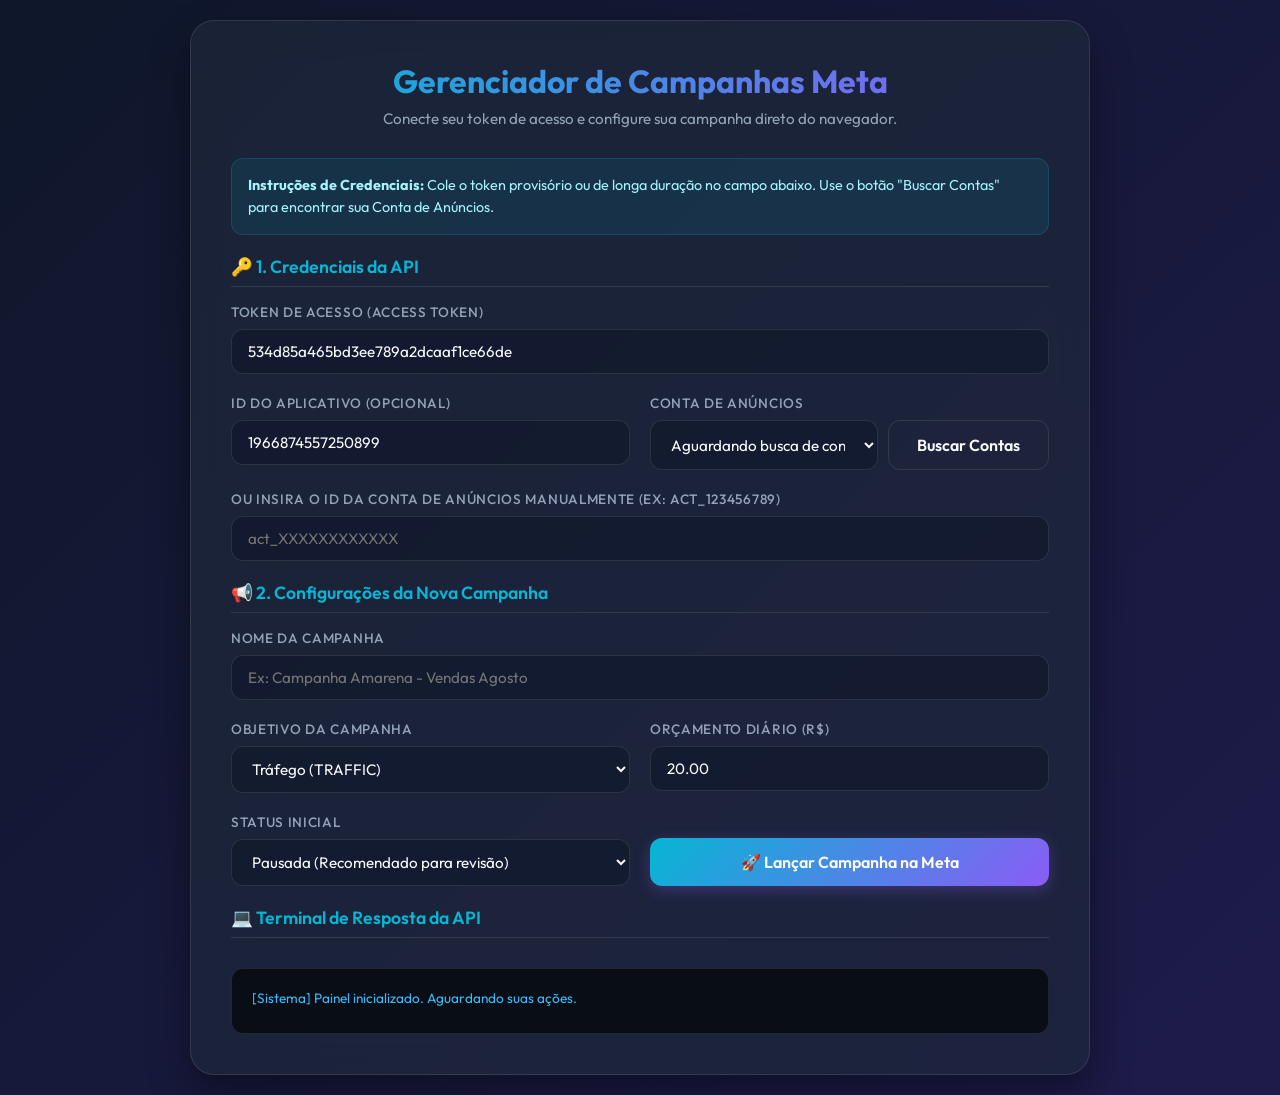
==== gerenciador_meta_local.html @ 8dfac241 "wq" ====
<!DOCTYPE html>
<html lang="pt-BR">
<head>
    <meta charset="UTF-8">
    <meta name="viewport" content="width=device-width, initial-scale=1.0">
    <title>Gerenciador de Campanhas Meta Ads</title>
    <link href="https://fonts.googleapis.com/css2?family=Outfit:wght@300;400;500;600;700&display=swap" rel="stylesheet">
    <style>
        :root {
            --bg-gradient: linear-gradient(135deg, #0f172a 0%, #1e1b4b 100%);
            --panel-bg: rgba(30, 41, 59, 0.7);
            --border-color: rgba(255, 255, 255, 0.1);
            --accent-primary: #06b6d4; /* Cyan */
            --accent-secondary: #8b5cf6; /* Violet */
            --text-primary: #f8fafc;
            --text-secondary: #94a3b8;
            --success: #10b981;
            --error: #ef4444;
        }

        * {
            box-sizing: border-box;
            margin: 0;
            padding: 0;
            font-family: 'Outfit', sans-serif;
        }

        body {
            background: var(--bg-gradient);
            color: var(--text-primary);
            min-height: 100vh;
            display: flex;
            justify-content: center;
            align-items: center;
            padding: 20px;
        }

        .container {
            width: 100%;
            max-width: 900px;
            background: var(--panel-bg);
            backdrop-filter: blur(16px);
            -webkit-backdrop-filter: blur(16px);
            border: 1px solid var(--border-color);
            border-radius: 24px;
            padding: 40px;
            box-shadow: 0 20px 40px rgba(0, 0, 0, 0.4);
        }

        header {
            text-align: center;
            margin-bottom: 30px;
        }

        header h1 {
            font-size: 2rem;
            font-weight: 700;
            background: linear-gradient(to right, var(--accent-primary), var(--accent-secondary));
            -webkit-background-clip: text;
            -webkit-text-fill-color: transparent;
            margin-bottom: 8px;
        }

        header p {
            color: var(--text-secondary);
            font-size: 0.95rem;
        }

        .section-title {
            font-size: 1.1rem;
            font-weight: 600;
            margin-bottom: 16px;
            color: var(--accent-primary);
            border-bottom: 1px solid var(--border-color);
            padding-bottom: 8px;
            display: flex;
            align-items: center;
            gap: 8px;
        }

        .form-group {
            margin-bottom: 20px;
        }

        label {
            display: block;
            font-size: 0.85rem;
            font-weight: 500;
            margin-bottom: 8px;
            color: var(--text-secondary);
            text-transform: uppercase;
            letter-spacing: 0.05em;
        }

        input[type="text"], select, textarea {
            width: 100%;
            padding: 12px 16px;
            background: rgba(15, 23, 42, 0.6);
            border: 1px solid var(--border-color);
            border-radius: 12px;
            color: var(--text-primary);
            font-size: 0.95rem;
            transition: all 0.3s ease;
        }

        input[type="text"]:focus, select:focus, textarea:focus {
            outline: none;
            border-color: var(--accent-primary);
            box-shadow: 0 0 0 3px rgba(6, 182, 212, 0.2);
        }

        .row {
            display: grid;
            grid-template-columns: 1fr 1fr;
            gap: 20px;
        }

        @media (max-width: 768px) {
            .row {
                grid-template-columns: 1fr;
            }
        }

        .btn {
            background: linear-gradient(135deg, var(--accent-primary) 0%, var(--accent-secondary) 100%);
            color: white;
            border: none;
            padding: 14px 28px;
            font-size: 1rem;
            font-weight: 600;
            border-radius: 12px;
            cursor: pointer;
            transition: all 0.3s ease;
            display: inline-flex;
            align-items: center;
            justify-content: center;
            gap: 10px;
            width: 100%;
            box-shadow: 0 4px 15px rgba(139, 92, 246, 0.3);
        }

        .btn:hover {
            transform: translateY(-2px);
            box-shadow: 0 6px 20px rgba(139, 92, 246, 0.5);
        }

        .btn:active {
            transform: translateY(0);
        }

        .btn-secondary {
            background: transparent;
            border: 1px solid var(--border-color);
            color: var(--text-primary);
            box-shadow: none;
        }

        .btn-secondary:hover {
            background: rgba(255, 255, 255, 0.05);
            box-shadow: none;
            border-color: var(--text-secondary);
        }

        .alert {
            padding: 16px;
            border-radius: 12px;
            margin-bottom: 20px;
            font-size: 0.9rem;
            line-height: 1.5;
            display: none;
        }

        .alert-info {
            background: rgba(6, 182, 212, 0.1);
            border: 1px solid rgba(6, 182, 212, 0.2);
            color: #a5f3fc;
            display: block;
        }

        .alert-error {
            background: rgba(239, 68, 68, 0.1);
            border: 1px solid rgba(239, 68, 68, 0.2);
            color: #fca5a5;
        }

        .alert-success {
            background: rgba(16, 185, 129, 0.1);
            border: 1px solid rgba(16, 185, 129, 0.2);
            color: #a7f3d0;
        }

        .console-panel {
            background: #090d16;
            border: 1px solid var(--border-color);
            border-radius: 12px;
            padding: 20px;
            margin-top: 30px;
            max-height: 250px;
            overflow-y: auto;
            font-family: monospace;
            font-size: 0.85rem;
            color: #38bdf8;
        }

        .console-log {
            margin-bottom: 6px;
            word-break: break-all;
        }

        .console-log.err {
            color: var(--error);
        }

        .console-log.ok {
            color: var(--success);
        }

        .flex-buttons {
            display: flex;
            gap: 15px;
            margin-top: 10px;
        }
    </style>
</head>
<body>
    <div class="container">
        <header>
            <h1>Gerenciador de Campanhas Meta</h1>
            <p>Conecte seu token de acesso e configure sua campanha direto do navegador.</p>
        </header>

        <div class="alert alert-info" id="infoBox">
            <strong>Instruções de Credenciais:</strong> Cole o token provisório ou de longa duração no campo abaixo. Use o botão "Buscar Contas" para encontrar sua Conta de Anúncios.
        </div>

        <div class="alert alert-error" id="errorBox"></div>
        <div class="alert alert-success" id="successBox"></div>

        <!-- CREDENCIAIS -->
        <div class="section-title">🔑 1. Credenciais da API</div>
        <div class="form-group">
            <label for="accessToken">Token de Acesso (Access Token)</label>
            <input type="text" id="accessToken" placeholder="Insira o token longo (começa com EAA...) ou o provisório fornecido" value="534d85a465bd3ee789a2dcaaf1ce66de">
        </div>

        <div class="row">
            <div class="form-group">
                <label for="appId">ID do Aplicativo (Opcional)</label>
                <input type="text" id="appId" value="1966874557250899">
            </div>
            <div class="form-group">
                <label for="adAccountSelect">Conta de Anúncios</label>
                <div style="display: flex; gap: 10px;">
                    <select id="adAccountSelect">
                        <option value="">Aguardando busca de contas...</option>
                    </select>
                    <button class="btn btn-secondary" id="btnFetchAccounts" style="width: auto; white-space: nowrap;">Buscar Contas</button>
                </div>
            </div>
        </div>

        <div class="form-group" id="manualAccountGroup">
            <label for="manualAccountId">Ou insira o ID da Conta de Anúncios Manualmente (Ex: act_123456789)</label>
            <input type="text" id="manualAccountId" placeholder="act_XXXXXXXXXXXX">
        </div>

        <!-- CONFIGURAÇÃO DA CAMPANHA -->
        <div class="section-title">📢 2. Configurações da Nova Campanha</div>
        <div class="form-group">
            <label for="campaignName">Nome da Campanha</label>
            <input type="text" id="campaignName" placeholder="Ex: Campanha Amarena - Vendas Agosto">
        </div>

        <div class="row">
            <div class="form-group">
                <label for="campaignObjective">Objetivo da Campanha</label>
                <select id="campaignObjective">
                    <option value="OUTCOME_TRAFFIC">Tráfego (TRAFFIC)</option>
                    <option value="OUTCOME_LEADS">Cadastros (LEADS)</option>
                    <option value="OUTCOME_SALES">Vendas (SALES)</option>
                    <option value="OUTCOME_ENGAGEMENT">Engajamento (ENGAGEMENT)</option>
                    <option value="OUTCOME_AWARENESS">Reconhecimento (AWARENESS)</option>
                </select>
            </div>
            <div class="form-group">
                <label for="campaignBudget">Orçamento Diário (R$)</label>
                <input type="text" id="campaignBudget" placeholder="Ex: 20.00" value="20.00">
            </div>
        </div>

        <div class="row">
            <div class="form-group">
                <label for="campaignStatus">Status Inicial</label>
                <select id="campaignStatus">
                    <option value="PAUSED">Pausada (Recomendado para revisão)</option>
                    <option value="ACTIVE">Ativa (Lançar direto)</option>
                </select>
            </div>
            <div class="form-group" style="display: flex; align-items: flex-end;">
                <button class="btn" id="btnLaunchCampaign">🚀 Lançar Campanha na Meta</button>
            </div>
        </div>

        <div class="section-title">💻 Terminal de Resposta da API</div>
        <div class="console-panel" id="consoleOutput">
            <div class="console-log">[Sistema] Painel inicializado. Aguardando suas ações.</div>
        </div>
    </div>

    <script>
        const btnFetchAccounts = document.getElementById('btnFetchAccounts');
        const btnLaunchCampaign = document.getElementById('btnLaunchCampaign');
        const accessTokenInput = document.getElementById('accessToken');
        const adAccountSelect = document.getElementById('adAccountSelect');
        const manualAccountId = document.getElementById('manualAccountId');
        const consoleOutput = document.getElementById('consoleOutput');
        const errorBox = document.getElementById('errorBox');
        const successBox = document.getElementById('successBox');

        function log(message, type = '') {
            const div = document.createElement('div');
            div.className = `console-log ${type}`;
            div.textContent = `[${new Date().toLocaleTimeString()}] ${message}`;
            consoleOutput.appendChild(div);
            consoleOutput.scrollTop = consoleOutput.scrollHeight;
        }

        function showError(msg) {
            errorBox.textContent = msg;
            errorBox.style.display = 'block';
            successBox.style.display = 'none';
        }

        function showSuccess(msg) {
            successBox.textContent = msg;
            successBox.style.display = 'block';
            errorBox.style.display = 'none';
        }

        function clearAlerts() {
            errorBox.style.display = 'none';
            successBox.style.display = 'none';
        }

        // 1. BUSCAR CONTAS DE ANÚNCIOS
        btnFetchAccounts.addEventListener('click', async () => {
            clearAlerts();
            const token = accessTokenInput.value.trim();
            if (!token) {
                showError("Por favor, insira o Token de Acesso antes de buscar.");
                return;
            }

            log("Buscando contas de anúncios associadas a este token...");
            adAccountSelect.innerHTML = '<option value="">Carregando...</option>';

            try {
                // Endpoint para buscar contas de anúncios do usuário
                const url = `https://graph.facebook.com/v19.0/me/adaccounts?fields=name,account_id&access_token=${encodeURIComponent(token)}`;
                const response = await fetch(url);
                const data = await response.json();

                if (data.error) {
                    showError(`Erro da API: ${data.error.message}`);
                    log(`Erro da API Meta: ${JSON.stringify(data.error)}`, 'err');
                    adAccountSelect.innerHTML = '<option value="">Falha na autenticação</option>';
                    return;
                }

                if (!data.data || data.data.length === 0) {
                    showError("Nenhuma conta de anúncios encontrada para este token. Certifique-se de que a conta está vinculada.");
                    log("Aviso: Nenhuma conta retornada pela API.", 'err');
                    adAccountSelect.innerHTML = '<option value="">Nenhuma conta encontrada</option>';
                    return;
                }

                adAccountSelect.innerHTML = '';
                data.data.forEach(acc => {
                    const option = document.createElement('option');
                    option.value = `act_${acc.account_id}`;
                    option.textContent = `${acc.name} (act_${acc.account_id})`;
                    adAccountSelect.appendChild(option);
                });

                showSuccess("Contas de anúncios carregadas com sucesso!");
                log(`Sucesso: ${data.data.length} conta(s) encontrada(s).`, 'ok');
            } catch (err) {
                showError(`Erro de conexão: ${err.message}`);
                log(`Erro de rede: ${err.message}`, 'err');
                adAccountSelect.innerHTML = '<option value="">Erro de conexão</option>';
            }
        });

        // 2. CRIAR A CAMPANHA
        btnLaunchCampaign.addEventListener('click', async () => {
            clearAlerts();
            const token = accessTokenInput.value.trim();
            const selectedAccount = adAccountSelect.value;
            const manualAccount = manualAccountId.value.trim();
            const campaignName = document.getElementById('campaignName').value.trim();
            const objective = document.getElementById('campaignObjective').value;
            const budgetReais = parseFloat(document.getElementById('campaignBudget').value);
            const status = document.getElementById('campaignStatus').value;

            // Define qual conta de anúncio usar
            const adAccountId = manualAccount || selectedAccount;

            if (!token) {
                showError("O Token de Acesso é obrigatório.");
                return;
            }
            if (!adAccountId) {
                showError("Selecione uma conta de anúncios ou insira o ID manualmente.");
                return;
            }
            if (!campaignName) {
                showError("Insira um nome para a campanha.");
                return;
            }
            if (isNaN(budgetReais) || budgetReais <= 0) {
                showError("Insira um orçamento diário válido (Ex: 20.00).");
                return;
            }

            // Orçamento da Meta é enviado em centavos (Ex: R$ 20.00 = 2000)
            const dailyBudgetCentavos = Math.round(budgetReais * 100);

            log(`Iniciando criação da campanha "${campaignName}" na conta ${adAccountId}...`);

            try {
                // Endpoint para criar a campanha
                const url = `https://graph.facebook.com/v19.0/${adAccountId}/campaigns`;
                
                const formData = new URLSearchParams();
                formData.append('name', campaignName);
                formData.append('objective', objective);
                formData.append('daily_budget', dailyBudgetCentavos);
                formData.append('status', status);
                formData.append('special_ad_categories', '[]'); // Vazio se não for de categoria especial
                formData.append('access_token', token);

                const response = await fetch(url, {
                    method: 'POST',
                    body: formData
                });

                const data = await response.json();

                if (data.error) {
                    showError(`Falha ao criar campanha: ${data.error.message}`);
                    log(`Erro da API: ${JSON.stringify(data.error)}`, 'err');
                    return;
                }

                showSuccess(`Campanha criada com sucesso! ID da Campanha: ${data.id}`);
                log(`Sucesso! Campanha criada. ID: ${data.id}`, 'ok');
            } catch (err) {
                showError(`Erro de conexão ao criar campanha: ${err.message}`);
                log(`Erro de rede: ${err.message}`, 'err');
            }
        });
    </script>
</body>
</html>
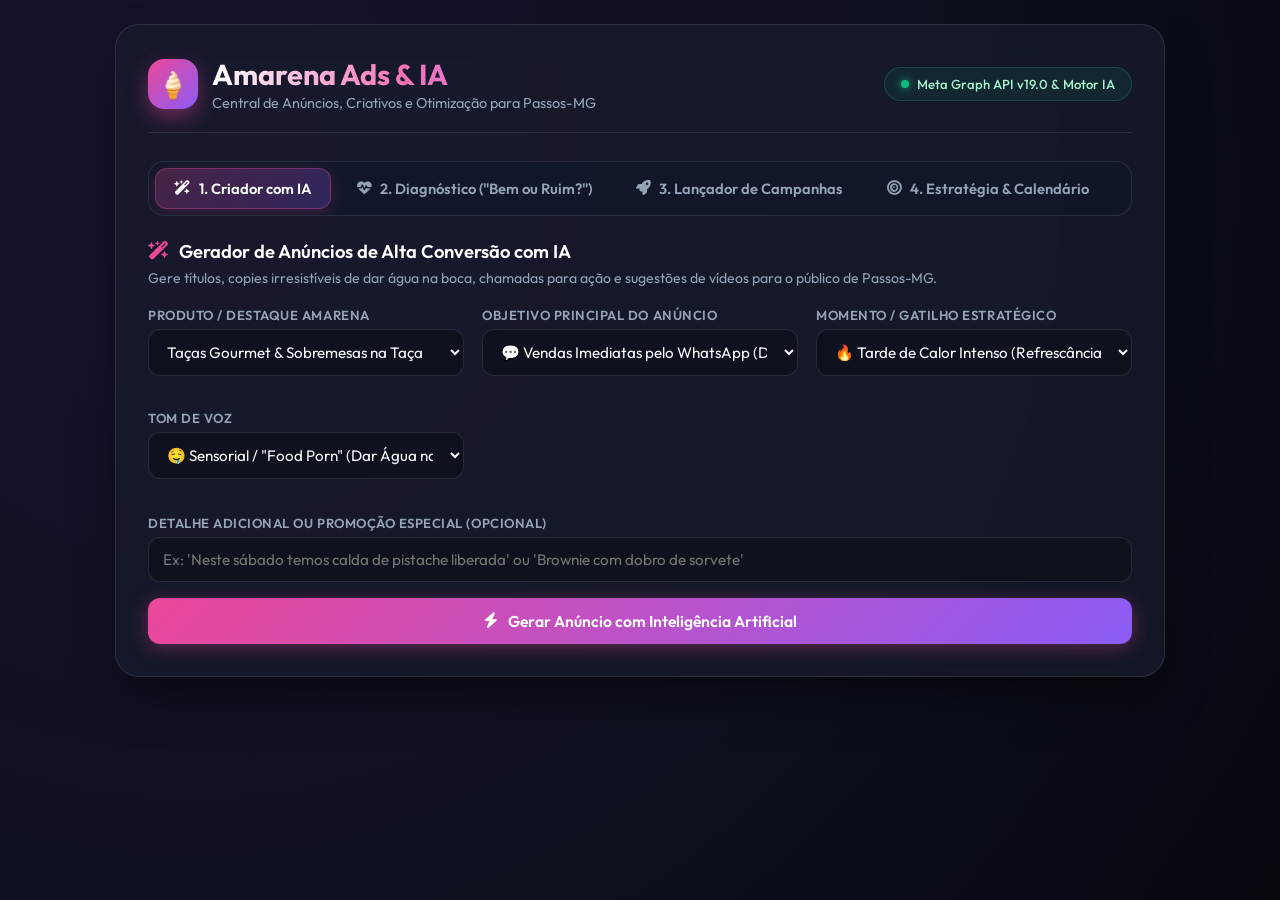
==== commit 09ee8a02: "q" ====
--- a/gerenciador_meta_local.html
+++ b/gerenciador_meta_local.html
@@ -3,18 +3,25 @@
 <head>
     <meta charset="UTF-8">
     <meta name="viewport" content="width=device-width, initial-scale=1.0">
-    <title>Gerenciador de Campanhas Meta Ads</title>
-    <link href="https://fonts.googleapis.com/css2?family=Outfit:wght@300;400;500;600;700&display=swap" rel="stylesheet">
+    <title>Amarena Ads & IA — Painel Estratégico de Anúncios</title>
+    <link href="https://fonts.googleapis.com/css2?family=Outfit:wght@300;400;500;600;700;800&family=Playfair+Display:ital,wght@0,600;0,700;1,600&display=swap" rel="stylesheet">
+    <link rel="stylesheet" href="https://cdnjs.cloudflare.com/ajax/libs/font-awesome/6.4.0/css/all.min.css">
     <style>
         :root {
-            --bg-gradient: linear-gradient(135deg, #0f172a 0%, #1e1b4b 100%);
-            --panel-bg: rgba(30, 41, 59, 0.7);
+            --bg-gradient: radial-gradient(circle at 15% 20%, #1a102f 0%, #0d111e 60%, #06080e 100%);
+            --panel-bg: rgba(23, 27, 44, 0.75);
+            --card-bg: rgba(30, 36, 60, 0.6);
+            --card-inner: rgba(18, 22, 38, 0.7);
             --border-color: rgba(255, 255, 255, 0.1);
-            --accent-primary: #06b6d4; /* Cyan */
-            --accent-secondary: #8b5cf6; /* Violet */
+            --border-highlight: rgba(236, 72, 153, 0.35);
+            --amarena-primary: #ec4899; /* Rosa Amarena */
+            --amarena-secondary: #8b5cf6; /* Roxo */
+            --accent-cyan: #06b6d4;
             --text-primary: #f8fafc;
             --text-secondary: #94a3b8;
+            --text-muted: #64748b;
             --success: #10b981;
+            --warning: #f59e0b;
             --error: #ef4444;
         }
 
@@ -29,436 +36,1577 @@
             background: var(--bg-gradient);
             color: var(--text-primary);
             min-height: 100vh;
-            display: flex;
-            justify-content: center;
+            padding: 24px 16px;
+            display: flex;
+            flex-direction: column;
             align-items: center;
-            padding: 20px;
         }
 
         .container {
             width: 100%;
-            max-width: 900px;
+            max-width: 1050px;
             background: var(--panel-bg);
-            backdrop-filter: blur(16px);
-            -webkit-backdrop-filter: blur(16px);
+            backdrop-filter: blur(20px);
+            -webkit-backdrop-filter: blur(20px);
             border: 1px solid var(--border-color);
             border-radius: 24px;
-            padding: 40px;
-            box-shadow: 0 20px 40px rgba(0, 0, 0, 0.4);
-        }
-
+            padding: 32px;
+            box-shadow: 0 25px 50px -12px rgba(0, 0, 0, 0.6);
+        }
+
+        /* HEADER */
         header {
-            text-align: center;
-            margin-bottom: 30px;
-        }
-
-        header h1 {
-            font-size: 2rem;
+            display: flex;
+            align-items: center;
+            justify-content: space-between;
+            margin-bottom: 28px;
+            padding-bottom: 20px;
+            border-bottom: 1px solid var(--border-color);
+            flex-wrap: wrap;
+            gap: 16px;
+        }
+
+        .header-title-box {
+            display: flex;
+            align-items: center;
+            gap: 14px;
+        }
+
+        .brand-badge {
+            width: 50px;
+            height: 50px;
+            border-radius: 16px;
+            background: linear-gradient(135deg, var(--amarena-primary), var(--amarena-secondary));
+            display: flex;
+            align-items: center;
+            justify-content: center;
+            font-size: 1.6rem;
+            color: #fff;
+            box-shadow: 0 8px 20px rgba(236, 72, 153, 0.4);
+        }
+
+        h1 {
+            font-size: 1.8rem;
             font-weight: 700;
-            background: linear-gradient(to right, var(--accent-primary), var(--accent-secondary));
+            background: linear-gradient(to right, #fff, #f472b6, #c084fc);
             -webkit-background-clip: text;
             -webkit-text-fill-color: transparent;
-            margin-bottom: 8px;
-        }
-
-        header p {
+            line-height: 1.2;
+        }
+
+        .header-subtitle {
             color: var(--text-secondary);
-            font-size: 0.95rem;
-        }
-
+            font-size: 0.9rem;
+            margin-top: 2px;
+        }
+
+        .status-chip {
+            display: inline-flex;
+            align-items: center;
+            gap: 8px;
+            padding: 8px 16px;
+            background: rgba(16, 185, 129, 0.1);
+            border: 1px solid rgba(16, 185, 129, 0.25);
+            border-radius: 30px;
+            font-size: 0.82rem;
+            color: #a7f3d0;
+            font-weight: 500;
+        }
+
+        .status-dot {
+            width: 8px;
+            height: 8px;
+            border-radius: 50%;
+            background-color: var(--success);
+            box-shadow: 0 0 10px var(--success);
+        }
+
+        /* NAVIGATION TABS */
+        .nav-tabs {
+            display: flex;
+            gap: 8px;
+            margin-bottom: 24px;
+            background: rgba(15, 23, 42, 0.5);
+            padding: 6px;
+            border-radius: 16px;
+            border: 1px solid var(--border-color);
+            overflow-x: auto;
+        }
+
+        .tab-btn {
+            background: transparent;
+            border: none;
+            color: var(--text-secondary);
+            padding: 10px 18px;
+            border-radius: 12px;
+            font-size: 0.92rem;
+            font-weight: 600;
+            cursor: pointer;
+            display: flex;
+            align-items: center;
+            gap: 8px;
+            transition: all 0.25s ease;
+            white-space: nowrap;
+        }
+
+        .tab-btn:hover {
+            color: var(--text-primary);
+            background: rgba(255, 255, 255, 0.05);
+        }
+
+        .tab-btn.active {
+            background: linear-gradient(135deg, rgba(236, 72, 153, 0.25), rgba(139, 92, 246, 0.25));
+            color: #fff;
+            border: 1px solid var(--border-highlight);
+            box-shadow: 0 4px 15px rgba(236, 72, 153, 0.2);
+        }
+
+        /* TAB PANES */
+        .tab-pane {
+            display: none;
+            animation: fadeIn 0.3s ease forwards;
+        }
+
+        .tab-pane.active {
+            display: block;
+        }
+
+        @keyframes fadeIn {
+            from { opacity: 0; transform: translateY(6px); }
+            to { opacity: 1; transform: translateY(0); }
+        }
+
+        /* FORMS & INPUTS */
         .section-title {
-            font-size: 1.1rem;
+            font-size: 1.15rem;
             font-weight: 600;
             margin-bottom: 16px;
-            color: var(--accent-primary);
-            border-bottom: 1px solid var(--border-color);
-            padding-bottom: 8px;
+            color: #fff;
             display: flex;
             align-items: center;
-            gap: 8px;
+            gap: 10px;
+        }
+
+        .section-desc {
+            color: var(--text-secondary);
+            font-size: 0.88rem;
+            margin-top: -10px;
+            margin-bottom: 20px;
+        }
+
+        .form-grid {
+            display: grid;
+            grid-template-columns: repeat(auto-fit, minmax(280px, 1fr));
+            gap: 18px;
+            margin-bottom: 20px;
         }
 
         .form-group {
-            margin-bottom: 20px;
+            margin-bottom: 16px;
         }
 
         label {
-            display: block;
-            font-size: 0.85rem;
-            font-weight: 500;
-            margin-bottom: 8px;
+            display: flex;
+            align-items: center;
+            justify-content: space-between;
+            font-size: 0.82rem;
+            font-weight: 600;
+            margin-bottom: 6px;
             color: var(--text-secondary);
             text-transform: uppercase;
-            letter-spacing: 0.05em;
-        }
-
-        input[type="text"], select, textarea {
+            letter-spacing: 0.04em;
+        }
+
+        input[type="text"], input[type="number"], select, textarea {
             width: 100%;
-            padding: 12px 16px;
-            background: rgba(15, 23, 42, 0.6);
+            padding: 12px 14px;
+            background: rgba(12, 16, 28, 0.7);
             border: 1px solid var(--border-color);
             border-radius: 12px;
             color: var(--text-primary);
             font-size: 0.95rem;
-            transition: all 0.3s ease;
-        }
-
-        input[type="text"]:focus, select:focus, textarea:focus {
+            transition: all 0.25s ease;
+        }
+
+        input[type="text"]:focus, input[type="number"]:focus, select:focus, textarea:focus {
             outline: none;
-            border-color: var(--accent-primary);
-            box-shadow: 0 0 0 3px rgba(6, 182, 212, 0.2);
-        }
-
-        .row {
-            display: grid;
-            grid-template-columns: 1fr 1fr;
-            gap: 20px;
-        }
-
-        @media (max-width: 768px) {
-            .row {
-                grid-template-columns: 1fr;
-            }
-        }
-
+            border-color: var(--amarena-primary);
+            box-shadow: 0 0 0 3px rgba(236, 72, 153, 0.2);
+            background: rgba(16, 21, 38, 0.9);
+        }
+
+        textarea {
+            resize: vertical;
+            min-height: 100px;
+            line-height: 1.5;
+        }
+
+        /* BUTTONS */
         .btn {
-            background: linear-gradient(135deg, var(--accent-primary) 0%, var(--accent-secondary) 100%);
+            background: linear-gradient(135deg, var(--amarena-primary) 0%, var(--amarena-secondary) 100%);
             color: white;
             border: none;
-            padding: 14px 28px;
-            font-size: 1rem;
+            padding: 13px 24px;
+            font-size: 0.98rem;
             font-weight: 600;
             border-radius: 12px;
             cursor: pointer;
-            transition: all 0.3s ease;
+            transition: all 0.25s ease;
             display: inline-flex;
             align-items: center;
             justify-content: center;
             gap: 10px;
-            width: 100%;
-            box-shadow: 0 4px 15px rgba(139, 92, 246, 0.3);
+            box-shadow: 0 4px 18px rgba(236, 72, 153, 0.35);
         }
 
         .btn:hover {
             transform: translateY(-2px);
-            box-shadow: 0 6px 20px rgba(139, 92, 246, 0.5);
+            box-shadow: 0 6px 24px rgba(236, 72, 153, 0.5);
+            filter: brightness(1.08);
         }
 
         .btn:active {
             transform: translateY(0);
         }
 
+        .btn-full {
+            width: 100%;
+        }
+
         .btn-secondary {
-            background: transparent;
+            background: rgba(255, 255, 255, 0.06);
             border: 1px solid var(--border-color);
             color: var(--text-primary);
             box-shadow: none;
         }
 
         .btn-secondary:hover {
-            background: rgba(255, 255, 255, 0.05);
+            background: rgba(255, 255, 255, 0.12);
+            border-color: var(--text-secondary);
             box-shadow: none;
-            border-color: var(--text-secondary);
-        }
-
+        }
+
+        .btn-success {
+            background: linear-gradient(135deg, #10b981 0%, #059669 100%);
+            box-shadow: 0 4px 16px rgba(16, 185, 129, 0.3);
+        }
+
+        .btn-sm {
+            padding: 6px 12px;
+            font-size: 0.82rem;
+            border-radius: 8px;
+        }
+
+        /* ALERT BOXES */
         .alert {
-            padding: 16px;
-            border-radius: 12px;
+            padding: 14px 18px;
+            border-radius: 14px;
             margin-bottom: 20px;
             font-size: 0.9rem;
             line-height: 1.5;
             display: none;
+            align-items: flex-start;
+            gap: 12px;
         }
 
         .alert-info {
             background: rgba(6, 182, 212, 0.1);
-            border: 1px solid rgba(6, 182, 212, 0.2);
+            border: 1px solid rgba(6, 182, 212, 0.25);
             color: #a5f3fc;
-            display: block;
+            display: flex;
         }
 
         .alert-error {
-            background: rgba(239, 68, 68, 0.1);
-            border: 1px solid rgba(239, 68, 68, 0.2);
+            background: rgba(239, 68, 68, 0.12);
+            border: 1px solid rgba(239, 68, 68, 0.25);
             color: #fca5a5;
         }
 
         .alert-success {
-            background: rgba(16, 185, 129, 0.1);
-            border: 1px solid rgba(16, 185, 129, 0.2);
+            background: rgba(16, 185, 129, 0.12);
+            border: 1px solid rgba(16, 185, 129, 0.25);
             color: #a7f3d0;
         }
 
+        /* AI GENERATED RESULT CARD */
+        .ai-result-box {
+            background: var(--card-bg);
+            border: 1px solid var(--border-highlight);
+            border-radius: 18px;
+            padding: 22px;
+            margin-top: 24px;
+            position: relative;
+            box-shadow: 0 10px 30px rgba(0, 0, 0, 0.3);
+        }
+
+        .ai-badge {
+            position: absolute;
+            top: -12px;
+            right: 20px;
+            background: linear-gradient(135deg, var(--amarena-primary), var(--amarena-secondary));
+            color: white;
+            font-size: 0.75rem;
+            font-weight: 700;
+            padding: 4px 12px;
+            border-radius: 20px;
+            text-transform: uppercase;
+            letter-spacing: 0.05em;
+            box-shadow: 0 4px 12px rgba(236, 72, 153, 0.4);
+        }
+
+        .copy-block {
+            background: var(--card-inner);
+            border-radius: 12px;
+            padding: 16px;
+            margin-bottom: 14px;
+            border: 1px solid var(--border-color);
+        }
+
+        .copy-block-title {
+            font-size: 0.8rem;
+            font-weight: 700;
+            color: var(--amarena-primary);
+            text-transform: uppercase;
+            letter-spacing: 0.05em;
+            margin-bottom: 8px;
+            display: flex;
+            align-items: center;
+            justify-content: space-between;
+        }
+
+        .copy-text {
+            color: var(--text-primary);
+            font-size: 0.92rem;
+            line-height: 1.6;
+            white-space: pre-line;
+        }
+
+        /* DIAGNOSTIC CARDS */
+        .diagnostic-grid {
+            display: grid;
+            grid-template-columns: repeat(auto-fit, minmax(210px, 1fr));
+            gap: 16px;
+            margin: 20px 0;
+        }
+
+        .metric-card {
+            background: var(--card-inner);
+            border: 1px solid var(--border-color);
+            border-radius: 16px;
+            padding: 18px;
+            display: flex;
+            flex-direction: column;
+            gap: 6px;
+            position: relative;
+            overflow: hidden;
+        }
+
+        .metric-card.good {
+            border-color: rgba(16, 185, 129, 0.4);
+            background: linear-gradient(135deg, rgba(16, 185, 129, 0.06), rgba(18, 22, 38, 0.7));
+        }
+
+        .metric-card.warn {
+            border-color: rgba(245, 158, 11, 0.4);
+            background: linear-gradient(135deg, rgba(245, 158, 11, 0.06), rgba(18, 22, 38, 0.7));
+        }
+
+        .metric-card.bad {
+            border-color: rgba(239, 68, 68, 0.4);
+            background: linear-gradient(135deg, rgba(239, 68, 68, 0.06), rgba(18, 22, 38, 0.7));
+        }
+
+        .metric-name {
+            font-size: 0.78rem;
+            color: var(--text-secondary);
+            text-transform: uppercase;
+            font-weight: 600;
+        }
+
+        .metric-value {
+            font-size: 1.7rem;
+            font-weight: 700;
+            color: #fff;
+        }
+
+        .metric-rating {
+            font-size: 0.8rem;
+            font-weight: 600;
+            display: inline-flex;
+            align-items: center;
+            gap: 4px;
+        }
+
+        .rating-good { color: var(--success); }
+        .rating-warn { color: var(--warning); }
+        .rating-bad { color: var(--error); }
+
+        /* TRAFFIC LIGHT VERDICT */
+        .verdict-banner {
+            border-radius: 16px;
+            padding: 20px;
+            margin: 20px 0;
+            display: flex;
+            gap: 16px;
+            align-items: center;
+        }
+
+        .verdict-banner.good {
+            background: rgba(16, 185, 129, 0.12);
+            border: 1px solid rgba(16, 185, 129, 0.3);
+            color: #a7f3d0;
+        }
+
+        .verdict-banner.warn {
+            background: rgba(245, 158, 11, 0.12);
+            border: 1px solid rgba(245, 158, 11, 0.3);
+            color: #fde68a;
+        }
+
+        .verdict-banner.bad {
+            background: rgba(239, 68, 68, 0.12);
+            border: 1px solid rgba(239, 68, 68, 0.3);
+            color: #fca5a5;
+        }
+
+        .verdict-icon {
+            font-size: 2.2rem;
+            flex-shrink: 0;
+        }
+
+        .verdict-content h3 {
+            font-size: 1.15rem;
+            font-weight: 700;
+            margin-bottom: 4px;
+            color: #fff;
+        }
+
+        .verdict-content p {
+            font-size: 0.92rem;
+            line-height: 1.5;
+            color: inherit;
+        }
+
+        /* ACTION PLAN LIST */
+        .action-plan {
+            background: var(--card-bg);
+            border: 1px solid var(--border-color);
+            border-radius: 16px;
+            padding: 20px;
+            margin-top: 16px;
+        }
+
+        .action-plan h4 {
+            font-size: 1rem;
+            font-weight: 700;
+            margin-bottom: 12px;
+            color: #fff;
+            display: flex;
+            align-items: center;
+            gap: 8px;
+        }
+
+        .action-step {
+            display: flex;
+            align-items: flex-start;
+            gap: 12px;
+            padding: 10px 0;
+            border-bottom: 1px solid rgba(255, 255, 255, 0.05);
+            font-size: 0.9rem;
+            line-height: 1.5;
+            color: var(--text-primary);
+        }
+
+        .action-step:last-child {
+            border-bottom: none;
+            padding-bottom: 0;
+        }
+
+        .step-num {
+            background: rgba(236, 72, 153, 0.2);
+            color: var(--amarena-primary);
+            border: 1px solid rgba(236, 72, 153, 0.3);
+            width: 24px;
+            height: 24px;
+            border-radius: 50%;
+            display: flex;
+            align-items: center;
+            justify-content: center;
+            font-size: 0.78rem;
+            font-weight: 700;
+            flex-shrink: 0;
+            margin-top: 2px;
+        }
+
+        /* STRATEGY GUIDE CARDS */
+        .strategy-grid {
+            display: grid;
+            grid-template-columns: repeat(auto-fit, minmax(300px, 1fr));
+            gap: 20px;
+            margin-top: 16px;
+        }
+
+        .strategy-card {
+            background: var(--card-inner);
+            border: 1px solid var(--border-color);
+            border-radius: 18px;
+            padding: 22px;
+            transition: all 0.3s ease;
+        }
+
+        .strategy-card:hover {
+            border-color: var(--amarena-primary);
+            transform: translateY(-3px);
+            box-shadow: 0 10px 25px rgba(0, 0, 0, 0.3);
+        }
+
+        .strategy-header {
+            display: flex;
+            align-items: center;
+            gap: 12px;
+            margin-bottom: 12px;
+        }
+
+        .strategy-icon {
+            width: 40px;
+            height: 40px;
+            border-radius: 10px;
+            background: linear-gradient(135deg, rgba(236, 72, 153, 0.2), rgba(139, 92, 246, 0.2));
+            display: flex;
+            align-items: center;
+            justify-content: center;
+            font-size: 1.2rem;
+            color: var(--amarena-primary);
+        }
+
+        .strategy-header h3 {
+            font-size: 1.05rem;
+            color: #fff;
+            font-weight: 700;
+        }
+
+        .strategy-card p {
+            font-size: 0.88rem;
+            color: var(--text-secondary);
+            line-height: 1.55;
+            margin-bottom: 12px;
+        }
+
+        .strategy-tags {
+            display: flex;
+            gap: 6px;
+            flex-wrap: wrap;
+        }
+
+        .tag {
+            font-size: 0.72rem;
+            padding: 4px 8px;
+            border-radius: 6px;
+            background: rgba(255, 255, 255, 0.05);
+            color: var(--text-secondary);
+            border: 1px solid rgba(255, 255, 255, 0.08);
+        }
+
+        /* CONSOLE PANEL */
         .console-panel {
-            background: #090d16;
+            background: #080c14;
             border: 1px solid var(--border-color);
-            border-radius: 12px;
-            padding: 20px;
-            margin-top: 30px;
-            max-height: 250px;
+            border-radius: 14px;
+            padding: 16px;
+            margin-top: 24px;
+            max-height: 220px;
             overflow-y: auto;
-            font-family: monospace;
+            font-family: 'Courier New', Courier, monospace;
             font-size: 0.85rem;
             color: #38bdf8;
         }
 
         .console-log {
-            margin-bottom: 6px;
+            margin-bottom: 5px;
             word-break: break-all;
         }
 
-        .console-log.err {
-            color: var(--error);
-        }
-
-        .console-log.ok {
-            color: var(--success);
-        }
-
-        .flex-buttons {
-            display: flex;
-            gap: 15px;
-            margin-top: 10px;
+        .console-log.err { color: var(--error); }
+        .console-log.ok { color: var(--success); }
+        .console-log.warn { color: var(--warning); }
+
+        /* RESPONSIVE */
+        @media (max-width: 640px) {
+            .container { padding: 20px 16px; }
+            header { flex-direction: column; align-items: flex-start; }
+            .nav-tabs { flex-wrap: nowrap; overflow-x: auto; -webkit-overflow-scrolling: touch; }
+            .form-grid { grid-template-columns: 1fr; }
         }
     </style>
 </head>
 <body>
-    <div class="container">
-        <header>
-            <h1>Gerenciador de Campanhas Meta</h1>
-            <p>Conecte seu token de acesso e configure sua campanha direto do navegador.</p>
-        </header>
-
-        <div class="alert alert-info" id="infoBox">
-            <strong>Instruções de Credenciais:</strong> Cole o token provisório ou de longa duração no campo abaixo. Use o botão "Buscar Contas" para encontrar sua Conta de Anúncios.
-        </div>
-
-        <div class="alert alert-error" id="errorBox"></div>
-        <div class="alert alert-success" id="successBox"></div>
-
-        <!-- CREDENCIAIS -->
-        <div class="section-title">🔑 1. Credenciais da API</div>
+
+<div class="container">
+    <!-- CABEÇALHO -->
+    <header>
+        <div class="header-title-box">
+            <div class="brand-badge">🍦</div>
+            <div>
+                <h1>Amarena Ads & IA</h1>
+                <div class="header-subtitle">Central de Anúncios, Criativos e Otimização para Passos-MG</div>
+            </div>
+        </div>
+        <div class="status-chip">
+            <div class="status-dot"></div>
+            <span>Meta Graph API v19.0 & Motor IA</span>
+        </div>
+    </header>
+
+    <!-- MENUS / ABAS -->
+    <nav class="nav-tabs">
+        <button class="tab-btn active" data-tab="tab-generator">
+            <i class="fa-solid fa-wand-magic-sparkles"></i> 1. Criador com IA
+        </button>
+        <button class="tab-btn" data-tab="tab-diagnostics">
+            <i class="fa-solid fa-heart-pulse"></i> 2. Diagnóstico ("Bem ou Ruim?")
+        </button>
+        <button class="tab-btn" data-tab="tab-launcher">
+            <i class="fa-solid fa-rocket"></i> 3. Lançador de Campanhas
+        </button>
+        <button class="tab-btn" data-tab="tab-strategy">
+            <i class="fa-solid fa-bullseye"></i> 4. Estratégia & Calendário
+        </button>
+        <button class="tab-btn" data-tab="tab-settings">
+            <i class="fa-solid fa-sliders"></i> 5. Configurações
+        </button>
+    </nav>
+
+    <!-- ALERTA GLOBAL -->
+    <div class="alert alert-error" id="errorBox"></div>
+    <div class="alert alert-success" id="successBox"></div>
+
+    <!-- ══════════════════════════════════════════════════════════════
+         ABA 1: CRIADOR DE ANÚNCIOS COM IA (AMARENA ENGINE)
+         ══════════════════════════════════════════════════════════════ -->
+    <div class="tab-pane active" id="tab-generator">
+        <div class="section-title">
+            <i class="fa-solid fa-wand-magic-sparkles" style="color: var(--amarena-primary);"></i>
+            Gerador de Anúncios de Alta Conversão com IA
+        </div>
+        <p class="section-desc">Gere títulos, copies irresistíveis de dar água na boca, chamadas para ação e sugestões de vídeos para o público de Passos-MG.</p>
+
+        <div class="form-grid">
+            <div class="form-group">
+                <label for="aiProduct">Produto / Destaque Amarena</label>
+                <select id="aiProduct">
+                    <option value="tacas">Taças Gourmet & Sobremesas na Taça</option>
+                    <option value="acai">Açaí Premium & Copos Recheados</option>
+                    <option value="sorvete_massa">Sorvete de Massa Artesanal (+60 Sabores)</option>
+                    <option value="brownie_quente">Brownie na Chapa / Petit Gâteau (Sobremesas Quentes)</option>
+                    <option value="picoles">Picolés Artesanais & Recheados</option>
+                    <option value="milkshake">Milkshakes Especiais & Taças Vulcão</option>
+                    <option value="pote_viagem">Potes de 1L e 2L para Levar pra Casa</option>
+                </select>
+            </div>
+
+            <div class="form-group">
+                <label for="aiGoal">Objetivo Principal do Anúncio</label>
+                <select id="aiGoal">
+                    <option value="whatsapp">💬 Vendas Imediatas pelo WhatsApp (Delivery & Takeaway)</option>
+                    <option value="instagram">📸 Ganhar Seguidores Locais no Instagram (Reels & Fotos)</option>
+                    <option value="loja">📍 Atrair Visitas para a Loja Física em Passos-MG</option>
+                </select>
+            </div>
+
+            <div class="form-group">
+                <label for="aiMoment">Momento / Gatilho Estratégico</label>
+                <select id="aiMoment">
+                    <option value="calor">🔥 Tarde de Calor Intenso (Refrescância Total)</option>
+                    <option value="noite">🌙 Sobremesa da Noite / Pós-Jantar</option>
+                    <option value="fimdesemana">🎉 Fim de Semana com Amigos e Família</option>
+                    <option value="domingo">🛋️ Domingo da Preguiça (Peça no Conforto de Casa)</option>
+                    <option value="frio">🍫 Noite Fresca/Fria (Chocolates & Sobremesas Quentes)</option>
+                </select>
+            </div>
+
+            <div class="form-group">
+                <label for="aiTone">Tom de Voz</label>
+                <select id="aiTone">
+                    <option value="foodporn">🤤 Sensorial / "Food Porn" (Dar Água na Boca)</option>
+                    <option value="urgente">⚡ Irresistível & Direto ao Ponto</option>
+                    <option value="aconchegante">❤️ Familiar, Aconchegante e Casual</option>
+                </select>
+            </div>
+        </div>
+
         <div class="form-group">
-            <label for="accessToken">Token de Acesso (Access Token)</label>
-            <input type="text" id="accessToken" placeholder="Insira o token longo (começa com EAA...) ou o provisório fornecido" value="534d85a465bd3ee789a2dcaaf1ce66de">
-        </div>
-
-        <div class="row">
-            <div class="form-group">
-                <label for="appId">ID do Aplicativo (Opcional)</label>
-                <input type="text" id="appId" value="1966874557250899">
-            </div>
+            <label for="aiCustomPrompt">Detalhe Adicional ou Promoção Especial (Opcional)</label>
+            <input type="text" id="aiCustomPrompt" placeholder="Ex: 'Neste sábado temos calda de pistache liberada' ou 'Brownie com dobro de sorvete'">
+        </div>
+
+        <button class="btn btn-full" id="btnGenerateAd">
+            <i class="fa-solid fa-bolt"></i> Gerar Anúncio com Inteligência Artificial
+        </button>
+
+        <!-- RESULTADO DA IA -->
+        <div class="ai-result-box" id="aiResultContainer" style="display: none;">
+            <div class="ai-badge"><i class="fa-solid fa-sparkles"></i> Criado por IA para Passos-MG</div>
+            
+            <div class="copy-block">
+                <div class="copy-block-title">
+                    <span>1. Gancho Inicial (Primeiros 2 segundos do anúncio)</span>
+                    <button class="btn btn-secondary btn-sm" onclick="copySnippet('resHook')"><i class="fa-regular fa-copy"></i> Copiar</button>
+                </div>
+                <div class="copy-text" id="resHook"></div>
+            </div>
+
+            <div class="copy-block">
+                <div class="copy-block-title">
+                    <span>2. Legenda Completa do Anúncio (Copy Persuasiva)</span>
+                    <button class="btn btn-secondary btn-sm" onclick="copySnippet('resBody')"><i class="fa-regular fa-copy"></i> Copiar</button>
+                </div>
+                <div class="copy-text" id="resBody"></div>
+            </div>
+
+            <div class="copy-block">
+                <div class="copy-block-title">
+                    <span>3. Chamada para Ação (CTA) & Botão Recomendado</span>
+                    <button class="btn btn-secondary btn-sm" onclick="copySnippet('resCta')"><i class="fa-regular fa-copy"></i> Copiar</button>
+                </div>
+                <div class="copy-text" id="resCta"></div>
+            </div>
+
+            <div class="copy-block">
+                <div class="copy-block-title">
+                    <span>4. Sugestão de Vídeo/Foto para Gravar com o Celular</span>
+                </div>
+                <div class="copy-text" id="resVisual" style="color: #67e8f9;"></div>
+            </div>
+
+            <div class="copy-block" style="margin-bottom: 0;">
+                <div class="copy-block-title">
+                    <span>5. Hashtags Locais</span>
+                    <button class="btn btn-secondary btn-sm" onclick="copySnippet('resHashtags')"><i class="fa-regular fa-copy"></i> Copiar</button>
+                </div>
+                <div class="copy-text" id="resHashtags" style="color: #c084fc;"></div>
+            </div>
+
+            <div style="margin-top: 18px; display: flex; gap: 12px; flex-wrap: wrap;">
+                <button class="btn btn-success" id="btnApplyToCampaign">
+                    <i class="fa-solid fa-arrow-right"></i> Usar esta Copy no Lançador de Campanhas
+                </button>
+                <button class="btn btn-secondary" onclick="copyAllGenerated()">
+                    <i class="fa-regular fa-copy"></i> Copiar Tudo para a Área de Transferência
+                </button>
+            </div>
+        </div>
+    </div>
+
+    <!-- ══════════════════════════════════════════════════════════════
+         ABA 2: DIAGNÓSTICO INTELIGENTE ("BEM OU RUIM?")
+         ══════════════════════════════════════════════════════════════ -->
+    <div class="tab-pane" id="tab-diagnostics">
+        <div class="section-title">
+            <i class="fa-solid fa-stethoscope" style="color: #10b981;"></i>
+            Diagnóstico de Campanhas ("Está Indo Bem ou Ruim?")
+        </div>
+        <p class="section-desc">Avalie a saúde real dos seus anúncios de sorveteria com inteligência de dados. Saiba se está tendo lucro, onde o público está travando e o que fazer agora.</p>
+
+        <div style="background: var(--card-bg); border: 1px solid var(--border-color); border-radius: 16px; padding: 20px; margin-bottom: 20px;">
+            <div style="display: flex; justify-content: space-between; align-items: center; margin-bottom: 14px; flex-wrap: wrap; gap: 10px;">
+                <span style="font-weight: 600; font-size: 0.95rem; color: #fff;">Preencha os dados da sua campanha recente:</span>
+                <span style="font-size: 0.8rem; color: var(--text-secondary);">Métricas baseadas em negócios locais de alimentação</span>
+            </div>
+
+            <div class="form-grid">
+                <div class="form-group">
+                    <label for="diagSpent">Valor Total Gasto (R$)</label>
+                    <input type="number" id="diagSpent" placeholder="Ex: 50.00" value="50.00" step="0.01">
+                </div>
+                <div class="form-group">
+                    <label for="diagImpressions">Impressões (Vezes que apareceu)</label>
+                    <input type="number" id="diagImpressions" placeholder="Ex: 4500" value="4500">
+                </div>
+                <div class="form-group">
+                    <label for="diagClicks">Cliques no Link / Anúncio</label>
+                    <input type="number" id="diagClicks" placeholder="Ex: 110" value="110">
+                </div>
+                <div class="form-group">
+                    <label for="diagConversions">Conversas no WhatsApp ou Seguidores</label>
+                    <input type="number" id="diagConversions" placeholder="Ex: 28" value="28">
+                </div>
+            </div>
+
+            <button class="btn btn-full" id="btnRunDiagnostic">
+                <i class="fa-solid fa-magnifying-glass-chart"></i> Executar Diagnóstico Inteligente
+            </button>
+        </div>
+
+        <!-- RESULTADOS DO DIAGNÓSTICO -->
+        <div id="diagResults" style="display: none;">
+            <!-- SEMÁFORO / VEREDITO -->
+            <div class="verdict-banner" id="diagVerdictBanner">
+                <div class="verdict-icon" id="diagVerdictIcon">🟢</div>
+                <div class="verdict-content">
+                    <h3 id="diagVerdictTitle">Campanha com Excelente Desempenho!</h3>
+                    <p id="diagVerdictDesc">O anúncio está convertendo muito bem e trazendo clientes com baixo custo.</p>
+                </div>
+            </div>
+
+            <!-- CARDS DE MÉTRICAS -->
+            <div class="diagnostic-grid">
+                <div class="metric-card" id="cardCtr">
+                    <div class="metric-name">Taxa de Cliques (CTR)</div>
+                    <div class="metric-value" id="valCtr">2.44%</div>
+                    <div class="metric-rating" id="ratingCtr">🟢 Excelente (>2%)</div>
+                </div>
+
+                <div class="metric-card" id="cardCpc">
+                    <div class="metric-name">Custo por Clique (CPC)</div>
+                    <div class="metric-value" id="valCpc">R$ 0,45</div>
+                    <div class="metric-rating" id="ratingCpc">🟢 Barato (< R$ 0,70)</div>
+                </div>
+
+                <div class="metric-card" id="cardCpa">
+                    <div class="metric-name">Custo por Conversa / Lead</div>
+                    <div class="metric-value" id="valCpa">R$ 1,78</div>
+                    <div class="metric-rating" id="ratingCpa">🟢 Excelente para Sorveteria</div>
+                </div>
+
+                <div class="metric-card" id="cardConvRate">
+                    <div class="metric-name">Conversão Clique ➔ Mensagem</div>
+                    <div class="metric-value" id="valConvRate">25.5%</div>
+                    <div class="metric-rating" id="ratingConvRate">🟢 Alta Eficiência</div>
+                </div>
+            </div>
+
+            <!-- PLANO DE AÇÃO CORRETIVO -->
+            <div class="action-plan">
+                <h4><i class="fa-solid fa-list-check" style="color: var(--amarena-primary);"></i> O que fazer agora com essa campanha:</h4>
+                <div id="actionPlanSteps">
+                    <!-- Gerado dinamicamente -->
+                </div>
+            </div>
+        </div>
+    </div>
+
+    <!-- ══════════════════════════════════════════════════════════════
+         ABA 3: LANÇADOR DE CAMPANHAS META
+         ══════════════════════════════════════════════════════════════ -->
+    <div class="tab-pane" id="tab-launcher">
+        <div class="section-title">
+            <i class="fa-solid fa-rocket" style="color: var(--accent-cyan);"></i>
+            Lançador Direto de Campanhas Meta Ads
+        </div>
+        <p class="section-desc">Crie a campanha na sua conta de anúncios da Meta direto daqui, com orçamento e objetivos otimizados.</p>
+
+        <!-- SELEÇÃO DE CONTA -->
+        <div class="form-grid">
             <div class="form-group">
                 <label for="adAccountSelect">Conta de Anúncios</label>
-                <div style="display: flex; gap: 10px;">
+                <div style="display: flex; gap: 8px;">
                     <select id="adAccountSelect">
                         <option value="">Aguardando busca de contas...</option>
                     </select>
-                    <button class="btn btn-secondary" id="btnFetchAccounts" style="width: auto; white-space: nowrap;">Buscar Contas</button>
-                </div>
-            </div>
-        </div>
-
-        <div class="form-group" id="manualAccountGroup">
-            <label for="manualAccountId">Ou insira o ID da Conta de Anúncios Manualmente (Ex: act_123456789)</label>
-            <input type="text" id="manualAccountId" placeholder="act_XXXXXXXXXXXX">
-        </div>
-
-        <!-- CONFIGURAÇÃO DA CAMPANHA -->
-        <div class="section-title">📢 2. Configurações da Nova Campanha</div>
+                    <button class="btn btn-secondary btn-sm" id="btnFetchAccounts" style="white-space: nowrap;">
+                        <i class="fa-solid fa-rotate"></i> Buscar Contas
+                    </button>
+                </div>
+            </div>
+
+            <div class="form-group">
+                <label for="manualAccountId">Ou ID Manual da Conta</label>
+                <input type="text" id="manualAccountId" placeholder="act_XXXXXXXXXXXX">
+            </div>
+        </div>
+
+        <!-- CONFIGURAÇÕES DA CAMPANHA -->
         <div class="form-group">
             <label for="campaignName">Nome da Campanha</label>
-            <input type="text" id="campaignName" placeholder="Ex: Campanha Amarena - Vendas Agosto">
-        </div>
-
-        <div class="row">
+            <input type="text" id="campaignName" placeholder="Ex: Amarena - Vendas WhatsApp - Taças Fim de Semana">
+        </div>
+
+        <div class="form-grid">
             <div class="form-group">
-                <label for="campaignObjective">Objetivo da Campanha</label>
+                <label for="campaignObjective">Objetivo Estratégico</label>
                 <select id="campaignObjective">
-                    <option value="OUTCOME_TRAFFIC">Tráfego (TRAFFIC)</option>
-                    <option value="OUTCOME_LEADS">Cadastros (LEADS)</option>
-                    <option value="OUTCOME_SALES">Vendas (SALES)</option>
-                    <option value="OUTCOME_ENGAGEMENT">Engajamento (ENGAGEMENT)</option>
-                    <option value="OUTCOME_AWARENESS">Reconhecimento (AWARENESS)</option>
+                    <option value="OUTCOME_LEADS">💬 Mensagens & WhatsApp (LEADS - Mais Recomendado)</option>
+                    <option value="OUTCOME_TRAFFIC">📸 Tráfego para Perfil do Instagram / Link (TRAFFIC)</option>
+                    <option value="OUTCOME_ENGAGEMENT">🔥 Engajamento / Curtidas / Reels (ENGAGEMENT)</option>
+                    <option value="OUTCOME_SALES">🛍️ Vendas / Pedidos Diretos (SALES)</option>
+                    <option value="OUTCOME_AWARENESS">📍 Alcance Local em Passos-MG (AWARENESS)</option>
                 </select>
             </div>
+
             <div class="form-group">
                 <label for="campaignBudget">Orçamento Diário (R$)</label>
-                <input type="text" id="campaignBudget" placeholder="Ex: 20.00" value="20.00">
-            </div>
-        </div>
-
-        <div class="row">
+                <input type="number" id="campaignBudget" placeholder="Ex: 20.00" value="20.00" step="1.00">
+            </div>
+
             <div class="form-group">
-                <label for="campaignStatus">Status Inicial</label>
+                <label for="campaignStatus">Status ao Criar</label>
                 <select id="campaignStatus">
-                    <option value="PAUSED">Pausada (Recomendado para revisão)</option>
-                    <option value="ACTIVE">Ativa (Lançar direto)</option>
+                    <option value="PAUSED">Pausada (Recomendado para revisar fotos antes)</option>
+                    <option value="ACTIVE">Ativa (Começar a rodar imediatamente)</option>
                 </select>
             </div>
-            <div class="form-group" style="display: flex; align-items: flex-end;">
-                <button class="btn" id="btnLaunchCampaign">🚀 Lançar Campanha na Meta</button>
-            </div>
-        </div>
-
-        <div class="section-title">💻 Terminal de Resposta da API</div>
+        </div>
+
+        <button class="btn btn-full" id="btnLaunchCampaign">
+            <i class="fa-solid fa-paper-plane"></i> Lançar Campanha na Meta Ads
+        </button>
+
+        <!-- TERMINAL DE RESPOSTA -->
+        <div class="section-title" style="margin-top: 24px; font-size: 0.95rem;">
+            <i class="fa-solid fa-terminal"></i> Terminal de Comunicação com a Meta
+        </div>
         <div class="console-panel" id="consoleOutput">
-            <div class="console-log">[Sistema] Painel inicializado. Aguardando suas ações.</div>
+            <div class="console-log">[Sistema] Painel pronto para conexão com o Meta Ads.</div>
         </div>
     </div>
 
-    <script>
-        const btnFetchAccounts = document.getElementById('btnFetchAccounts');
-        const btnLaunchCampaign = document.getElementById('btnLaunchCampaign');
-        const accessTokenInput = document.getElementById('accessToken');
-        const adAccountSelect = document.getElementById('adAccountSelect');
-        const manualAccountId = document.getElementById('manualAccountId');
-        const consoleOutput = document.getElementById('consoleOutput');
-        const errorBox = document.getElementById('errorBox');
-        const successBox = document.getElementById('successBox');
-
-        function log(message, type = '') {
-            const div = document.createElement('div');
-            div.className = `console-log ${type}`;
-            div.textContent = `[${new Date().toLocaleTimeString()}] ${message}`;
-            consoleOutput.appendChild(div);
-            consoleOutput.scrollTop = consoleOutput.scrollHeight;
-        }
-
-        function showError(msg) {
-            errorBox.textContent = msg;
-            errorBox.style.display = 'block';
-            successBox.style.display = 'none';
-        }
-
-        function showSuccess(msg) {
-            successBox.textContent = msg;
-            successBox.style.display = 'block';
-            errorBox.style.display = 'none';
-        }
-
-        function clearAlerts() {
-            errorBox.style.display = 'none';
-            successBox.style.display = 'none';
-        }
-
-        // 1. BUSCAR CONTAS DE ANÚNCIOS
-        btnFetchAccounts.addEventListener('click', async () => {
-            clearAlerts();
-            const token = accessTokenInput.value.trim();
-            if (!token) {
-                showError("Por favor, insira o Token de Acesso antes de buscar.");
+    <!-- ══════════════════════════════════════════════════════════════
+         ABA 4: ESTRATÉGIA & CALENDÁRIO DA SORVETERIA
+         ══════════════════════════════════════════════════════════════ -->
+    <div class="tab-pane" id="tab-strategy">
+        <div class="section-title">
+            <i class="fa-solid fa-chess" style="color: #f59e0b;"></i>
+            Estratégias Vencedoras para a Amarena Sorvetes
+        </div>
+        <p class="section-desc">Como transformar anúncios de R$ 10 a R$ 25/dia em fila na loja e mensagens no WhatsApp em Passos-MG.</p>
+
+        <div class="strategy-grid">
+            <!-- ESTRATÉGIA 1 -->
+            <div class="strategy-card">
+                <div class="strategy-header">
+                    <div class="strategy-icon"><i class="fa-solid fa-clock"></i></div>
+                    <div>
+                        <h3>Os 2 Horários de Ouro</h3>
+                        <span class="tag">Programação de Anúncios</span>
+                    </div>
+                </div>
+                <p>Sorvete e sobremesa são compras por <strong>impulso emocional</strong>. Ligue ou turbine os anúncios nos horários exatos em que a vontade bate:</p>
+                <p>• <strong>13h às 16h30:</strong> O calor da tarde em Passos. Foco em açaí, picolés, casquinhas e copos de massa refrescante.<br>
+                   • <strong>19h às 22h30:</strong> Sobremesa pós-jantar. Foco em taças de brownie, sobremesas quentes e potes de 1L/2L para delivery.</p>
+                <div class="strategy-tags">
+                    <span class="tag">Pico de Calor</span>
+                    <span class="tag">Pós-Jantar</span>
+                    <span class="tag">Delivery Noturno</span>
+                </div>
+            </div>
+
+            <!-- ESTRATÉGIA 2 -->
+            <div class="strategy-card">
+                <div class="strategy-header">
+                    <div class="strategy-icon"><i class="fa-brands fa-instagram"></i></div>
+                    <div>
+                        <h3>Instagram ➔ Seguidores Locais</h3>
+                        <span class="tag">Construção de Marca</span>
+                    </div>
+                </div>
+                <p>Para ganhar seguidores de Passos que compram toda semana:</p>
+                <p>• Grave Reels curtinhos (6 a 12 segundos) com a <strong>calda quente escorrendo na taça</strong> ou montando um açaí transbordando.<br>
+                   • Use o objetivo de <strong>Engajamento/Visitas ao Perfil</strong>.<br>
+                   • Coloque no anúncio: <em>"Segue o perfil da Amarena para não perder os sabores da semana em Passos!"</em></p>
+                <div class="strategy-tags">
+                    <span class="tag">Food Porn</span>
+                    <span class="tag">Reels Magnéticos</span>
+                    <span class="tag">Passos-MG</span>
+                </div>
+            </div>
+
+            <!-- ESTRATÉGIA 3 -->
+            <div class="strategy-card">
+                <div class="strategy-header">
+                    <div class="strategy-icon"><i class="fa-brands fa-whatsapp"></i></div>
+                    <div>
+                        <h3>WhatsApp ➔ Venda Imediata</h3>
+                        <span class="tag">Conversão em Pedidos</span>
+                    </div>
+                </div>
+                <p>Quando a pessoa estiver no sofá no domingo à noite com preguiça de sair:</p>
+                <p>• Anúncio com foto nítida e chamada: <em>"Bateu vontade daquela sobremesa? Peça no WhatsApp que entregamos rapidinho na sua casa em Passos!"</em><br>
+                   • Já configure a mensagem padrão no link: <em>"Olá Amarena! Vi o anúncio e quero o cardápio de hoje."</em></p>
+                <div class="strategy-tags">
+                    <span class="tag">Clique para WhatsApp</span>
+                    <span class="tag">Delivery Rápido</span>
+                </div>
+            </div>
+
+            <!-- ESTRATÉGIA 4 -->
+            <div class="strategy-card">
+                <div class="strategy-header">
+                    <div class="strategy-icon"><i class="fa-solid fa-cloud-sun"></i></div>
+                    <div>
+                        <h3>Gatilho do Clima (Sol vs Frio)</h3>
+                        <span class="tag">Inteligência Amarena</span>
+                    </div>
+                </div>
+                <p>• <strong>Dia muito quente (+28°C em Passos):</strong> Anúncios leves, açaí trufado, copo de sorvete, taças tropicais.<br>
+                   • <strong>Dia chuvoso ou frio (<20°C):</strong> Acione o Cardápio de Inverno: Brownie na chapa borbulhando, Petit Gâteau quentinho com sorvete e cafés especiais.</p>
+                <div class="strategy-tags">
+                    <span class="tag">Cardápio de Inverno</span>
+                    <span class="tag">Flexibilidade</span>
+                </div>
+            </div>
+        </div>
+    </div>
+
+    <!-- ══════════════════════════════════════════════════════════════
+         ABA 5: CONFIGURAÇÕES & CREDENCIAIS
+         ══════════════════════════════════════════════════════════════ -->
+    <div class="tab-pane" id="tab-settings">
+        <div class="section-title">
+            <i class="fa-solid fa-sliders" style="color: var(--amarena-secondary);"></i>
+            Configurações & Credenciais de Acesso
+        </div>
+        <p class="section-desc">Seus dados ficam salvos com segurança no seu próprio navegador (LocalStorage) para não precisar redigitar sempre.</p>
+
+        <div class="form-group">
+            <label for="accessToken">Token de Acesso da Meta (Access Token)</label>
+            <input type="text" id="accessToken" placeholder="Insira o Token de Acesso da Meta (EAAB...)" value="534d85a465bd3ee789a2dcaaf1ce66de">
+        </div>
+
+        <div class="form-grid">
+            <div class="form-group">
+                <label for="appId">ID do Aplicativo Meta</label>
+                <input type="text" id="appId" value="1966874557250899">
+            </div>
+
+            <div class="form-group">
+                <label for="geminiApiKey">Chave de API Gemini (Opcional - para IA personalizada)</label>
+                <input type="text" id="geminiApiKey" placeholder="AIzaSy... (Deixe em branco para usar o motor Amarena nativo)">
+            </div>
+        </div>
+
+        <button class="btn btn-secondary" id="btnSaveSettings">
+            <i class="fa-solid fa-floppy-disk"></i> Salvar Credenciais no Navegador
+        </button>
+    </div>
+</div>
+
+<script>
+    // ═════════════════════════════════════════════════════════════════
+    // GERENCIAMENTO DE ABAS
+    // ═════════════════════════════════════════════════════════════════
+    const tabButtons = document.querySelectorAll('.tab-btn');
+    const tabPanes = document.querySelectorAll('.tab-pane');
+
+    tabButtons.forEach(btn => {
+        btn.addEventListener('click', () => {
+            tabButtons.forEach(b => b.classList.remove('active'));
+            tabPanes.forEach(p => p.classList.remove('active'));
+
+            btn.classList.add('active');
+            const target = btn.getAttribute('data-tab');
+            document.getElementById(target).classList.add('active');
+        });
+    });
+
+    // ═════════════════════════════════════════════════════════════════
+    // UTILITÁRIOS DE LOG E ALERTAS
+    // ═════════════════════════════════════════════════════════════════
+    const consoleOutput = document.getElementById('consoleOutput');
+    const errorBox = document.getElementById('errorBox');
+    const successBox = document.getElementById('successBox');
+
+    function log(message, type = '') {
+        if (!consoleOutput) return;
+        const div = document.createElement('div');
+        div.className = `console-log ${type}`;
+        div.textContent = `[${new Date().toLocaleTimeString()}] ${message}`;
+        consoleOutput.appendChild(div);
+        consoleOutput.scrollTop = consoleOutput.scrollHeight;
+    }
+
+    function showError(msg) {
+        errorBox.textContent = msg;
+        errorBox.style.display = 'block';
+        successBox.style.display = 'none';
+        window.scrollTo({ top: 0, behavior: 'smooth' });
+    }
+
+    function showSuccess(msg) {
+        successBox.textContent = msg;
+        successBox.style.display = 'block';
+        errorBox.style.display = 'none';
+        window.scrollTo({ top: 0, behavior: 'smooth' });
+    }
+
+    function clearAlerts() {
+        errorBox.style.display = 'none';
+        successBox.style.display = 'none';
+    }
+
+    // ═════════════════════════════════════════════════════════════════
+    // MOTOR DE IA DA AMARENA (FOOD ENGINE & COPY GENERATOR)
+    // ═════════════════════════════════════════════════════════════════
+    const btnGenerateAd = document.getElementById('btnGenerateAd');
+    const aiResultContainer = document.getElementById('aiResultContainer');
+
+    const copyTemplates = {
+        tacas: {
+            foodporn: {
+                hooks: [
+                    "Você não vai conseguir olhar essa taça sem ficar com vontade...",
+                    "Atenção Passos: acabamos de redefinir o conceito de sobremesa!",
+                    "Quem resiste a uma taça transbordando de chocolate e sorvete artesanal?"
+                ],
+                bodies: [
+                    "Camadas generosas do nosso sorvete ultra cremoso, calda morna de chocolate artesanal, morangos frescos selecionados e aquele toque especial que só a Amarena sabe fazer.\n\nCada colherada é uma explosão de sabor. Se o seu dia precisava de um momento de pura felicidade, acabou de encontrar! ✨",
+                    "A perfeição existe e tem nome: Taça Especial Amarena! Sorvete com textura aveludada, recheio farto e montagem que enche os olhos antes da primeira mordida.\n\nPasse na loja hoje ou peça para receber quentinha e geladinha no delivery!"
+                ],
+                ctas: [
+                    "👉 Toque no botão abaixo para pedir no WhatsApp ou venha nos visitar em Passos!",
+                    "📲 Envie uma mensagem no WhatsApp agora e receba nosso cardápio completo de taças!"
+                ],
+                visual: "Vídeo em close (slow motion) despejando a calda quente de chocolate sobre o topo da taça, com os pedaços de brownie e o sorvete visíveis."
+            },
+            urgente: {
+                hooks: [
+                    "A sobremesa que vai salvar o seu dia em Passos!",
+                    "Hoje é dia de se dar um presente: Taça Gourmet Amarena.",
+                ],
+                bodies: [
+                    "Não passe vontade! Nossas taças especiais são preparadas na hora com os melhores ingredientes e sorvete de massa artesanal super cremoso.\n\nPerfeito para dividir com quem você ama ou saborear sozinho!",
+                    "Pronto para a melhor experiência doce da sua semana? Nossas taças exclusivas esperam por você aqui na Amarena Passos."
+                ],
+                ctas: [
+                    "🚀 Peça agora pelo WhatsApp antes que acabe a fornada de brownies!",
+                    "📍 Venha correndo para a Amarena Passos ou clique para pedir em casa."
+                ],
+                visual: "Foto com iluminação quente em ângulo de 45 graus destacando a altura e a abundância dos recheios da taça."
+            }
+        },
+        acai: {
+            calor: {
+                hooks: [
+                    "O calor em Passos tá pedindo aquele Açaí de verdade!",
+                    "Refrescância pura: Açaí Amarena com a cremosidade que você nunca viu.",
+                    "Seu refúgio contra o calor de Passos tem nome e endereço!"
+                ],
+                bodies: [
+                    "Açaí sem xarope artificial, batido no ponto perfeito de cremosidade, montado em camadas caprichadas com leite condensado, leite ninho, frutas frescas e morango picadinho.\n\nEnergia, sabor e refrescância de verdade para a sua tarde!",
+                    "Nada supera a sensação da primeira colherada de um açaí bem geladinho num dia de sol em Passos. Monte do seu jeito com os seus acompanhamentos favoritos!"
+                ],
+                ctas: [
+                    "💬 Clique para pedir no WhatsApp e receba geladinho em poucos minutos!",
+                    "🥤 Vem pra Amarena ou manda um 'oi' no Whats pra ver as opções de copos!"
+                ],
+                visual: "Vídeo curto mostrando a montagem das camadas do copo de açaí com bastante leite ninho e calda de morango."
+            }
+        },
+        brownie_quente: {
+            noite: {
+                hooks: [
+                    "O contraste perfeito: Brownie quente borbulhando com sorvete cremoso gelado!",
+                    "Sobremesa quentinha na noite de Passos? Temos!",
+                    "Aqueça a sua noite com o clássico mais irresistível da Amarena."
+                ],
+                bodies: [
+                    "Feche os olhos e imagine: uma fatia de brownie denso de chocolate 100%, aquecido na chapa, servido com uma bola farta do nosso sorvete artesanal de baunilha e calda de chocolate escorrendo.\n\nO contraste da temperatura faz cada pedaço derreter na boca. A sobremesa definitiva para a noite!",
+                    "A noite pede um doce especial! Nosso Brownie artesanal quentinho com sorvete de massa é o aconchego perfeito para terminar o dia com chave de ouro em Passos."
+                ],
+                ctas: [
+                    "🍫 Peça no WhatsApp para receber rapidinho no seu delivery!",
+                    "📍 Te esperamos hoje até às 22h30 na Amarena Passos. Venha experimentar!"
+                ],
+                visual: "Vídeo aproximado do momento em que a calda é jogada sobre o brownie quente e começa a borbulhar ao lado da bola de sorvete."
+            }
+        },
+        sorvete_massa: {
+            padrao: {
+                hooks: [
+                    "+60 sabores exclusivos de sorvete de massa artesanal em Passos!",
+                    "Qual é o seu sabor favorito hoje? Difícil vai ser escolher só um...",
+                    "A verdadeira cremosidade do sorvete artesanal bem pertinho de você."
+                ],
+                bodies: [
+                    "Aqui na Amarena, nosso sorvete de massa é feito com ingredientes selecionados para garantir uma textura aveludada incomparável. De opções clássicas até criações exclusivas que você só encontra aqui em Passos.\n\nVenha montar a sua casquinha ou leve o pote de 1L ou 2L para dividir em casa com a família!",
+                    "Uma parada obrigatória no seu dia! Venha provar os nossos sabores mais pedidos da semana e descubra porque quem prova a Amarena nunca mais esquece."
+                ],
+                ctas: [
+                    "🍨 Venha tomar um sorvete com a gente ou clique e peça pelo WhatsApp!",
+                    "📱 Mande uma mensagem para ver a lista de sabores disponíveis hoje."
+                ],
+                visual: "Vídeo mostrando a colher tirando uma bola perfeita e elástica de sorvete de massa cremosa da cuba."
+            }
+        }
+    };
+
+    btnGenerateAd.addEventListener('click', () => {
+        clearAlerts();
+        const product = document.getElementById('aiProduct').value;
+        const goal = document.getElementById('aiGoal').value;
+        const moment = document.getElementById('aiMoment').value;
+        const customPrompt = document.getElementById('aiCustomPrompt').value.trim();
+
+        // Seleção inteligente de modelo
+        let productGroup = copyTemplates[product] || copyTemplates.sorvete_massa;
+        let variant = productGroup.foodporn || productGroup.calor || productGroup.noite || productGroup.padrao || Object.values(productGroup)[0];
+
+        // Sorteio de gancho, corpo e cta
+        const hook = variant.hooks[Math.floor(Math.random() * variant.hooks.length)];
+        let body = variant.bodies[Math.floor(Math.random() * variant.bodies.length)];
+        const cta = variant.ctas[Math.floor(Math.random() * variant.ctas.length)];
+        const visual = variant.visual;
+
+        // Se o usuário digitou um detalhe personalizado, insere na copy
+        if (customPrompt) {
+            body += `\n\n⭐ *Novidade Especial:* ${customPrompt}!`;
+        }
+
+        // Ajuste de CTA dependendo do objetivo
+        let finalCta = cta;
+        if (goal === 'instagram') {
+            finalCta = "📸 Siga o @amarenasorvetes para acompanhar as novidades e salvar as melhores sobremesas de Passos!";
+        } else if (goal === 'loja') {
+            finalCta = "📍 Estamos te esperando na loja em Passos-MG! Traga a família e venha saborear.";
+        }
+
+        const hashtags = "#AmarenaSorvetes #PassosMG #PassosMinasGerais #SobremesaPassos #SorveteArtesanal #DeliveryPassos #AçaiPassos";
+
+        // Preenche na tela
+        document.getElementById('resHook').textContent = hook;
+        document.getElementById('resBody').textContent = body;
+        document.getElementById('resCta').textContent = finalCta;
+        document.getElementById('resVisual').textContent = visual;
+        document.getElementById('resHashtags').textContent = hashtags;
+
+        aiResultContainer.style.display = 'block';
+        aiResultContainer.scrollIntoView({ behavior: 'smooth', block: 'nearest' });
+    });
+
+    function copySnippet(elementId) {
+        const text = document.getElementById(elementId).textContent;
+        navigator.clipboard.writeText(text);
+        showSuccess("Texto copiado para a área de transferência!");
+    }
+
+    function copyAllGenerated() {
+        const hook = document.getElementById('resHook').textContent;
+        const body = document.getElementById('resBody').textContent;
+        const cta = document.getElementById('resCta').textContent;
+        const hashtags = document.getElementById('resHashtags').textContent;
+
+        const full = `${hook}\n\n${body}\n\n${cta}\n\n${hashtags}`;
+        navigator.clipboard.writeText(full);
+        showSuccess("Anúncio completo copiado!");
+    }
+
+    // Botão "Usar no Lançador"
+    document.getElementById('btnApplyToCampaign').addEventListener('click', () => {
+        const hook = document.getElementById('resHook').textContent;
+        const productSelect = document.getElementById('aiProduct');
+        const productName = productSelect.options[productSelect.selectedIndex].text;
+        
+        // Ativa a aba do lançador
+        tabButtons.forEach(b => b.classList.remove('active'));
+        tabPanes.forEach(p => p.classList.remove('active'));
+        document.querySelector('[data-tab="tab-launcher"]').classList.add('active');
+        document.getElementById('tab-launcher').classList.add('active');
+
+        // Preenche o nome da campanha sugerido
+        document.getElementById('campaignName').value = `Amarena - ${productName} - Passos`;
+        showSuccess("Dados da copy aplicados no Lançador!");
+    });
+
+    // ═════════════════════════════════════════════════════════════════
+    // MOTOR DE DIAGNÓSTICO INTELIGENTE ("ESTÁ INDO BEM OU RUIM?")
+    // ═════════════════════════════════════════════════════════════════
+    const btnRunDiagnostic = document.getElementById('btnRunDiagnostic');
+    const diagResults = document.getElementById('diagResults');
+
+    btnRunDiagnostic.addEventListener('click', () => {
+        const spent = parseFloat(document.getElementById('diagSpent').value) || 0;
+        const impressions = parseInt(document.getElementById('diagImpressions').value) || 0;
+        const clicks = parseInt(document.getElementById('diagClicks').value) || 0;
+        const conversions = parseInt(document.getElementById('diagConversions').value) || 0;
+
+        if (spent <= 0 || impressions <= 0 || clicks <= 0) {
+            showError("Por favor, preencha valores válidos para Gasto, Impressões e Cliques.");
+            return;
+        }
+
+        // Cálculos
+        const ctr = (clicks / impressions) * 100;
+        const cpc = spent / clicks;
+        const cpa = conversions > 0 ? (spent / conversions) : spent;
+        const convRate = conversions > 0 ? ((conversions / clicks) * 100) : 0;
+
+        // Renderiza Valores
+        document.getElementById('valCtr').textContent = `${ctr.toFixed(2)}%`;
+        document.getElementById('valCpc').textContent = `R$ ${cpc.toFixed(2)}`;
+        document.getElementById('valCpa').textContent = conversions > 0 ? `R$ ${cpa.toFixed(2)}` : 'Sem conversões';
+        document.getElementById('valConvRate').textContent = `${convRate.toFixed(1)}%`;
+
+        // Avaliação do CTR
+        const cardCtr = document.getElementById('cardCtr');
+        const ratingCtr = document.getElementById('ratingCtr');
+        cardCtr.className = 'metric-card';
+        if (ctr >= 2.0) {
+            cardCtr.classList.add('good');
+            ratingCtr.className = 'metric-rating rating-good';
+            ratingCtr.textContent = '🟢 Excelente (> 2.0%)';
+        } else if (ctr >= 1.0) {
+            cardCtr.classList.add('good');
+            ratingCtr.className = 'metric-rating rating-good';
+            ratingCtr.textContent = '🟡 Bom (1.0% a 2.0%)';
+        } else {
+            cardCtr.classList.add('bad');
+            ratingCtr.className = 'metric-rating rating-bad';
+            ratingCtr.textContent = '🔴 Baixo (< 1.0%) - Foto/Vídeo fraco';
+        }
+
+        // Avaliação do CPC
+        const cardCpc = document.getElementById('cardCpc');
+        const ratingCpc = document.getElementById('ratingCpc');
+        cardCpc.className = 'metric-card';
+        if (cpc <= 0.60) {
+            cardCpc.classList.add('good');
+            ratingCpc.className = 'metric-rating rating-good';
+            ratingCpc.textContent = '🟢 Barato (< R$ 0,60)';
+        } else if (cpc <= 1.20) {
+            cardCpc.classList.add('warn');
+            ratingCpc.className = 'metric-rating rating-warn';
+            ratingCpc.textContent = '🟡 Médio (R$ 0,60 a R$ 1,20)';
+        } else {
+            cardCpc.classList.add('bad');
+            ratingCpc.className = 'metric-rating rating-bad';
+            ratingCpc.textContent = '🔴 Caro (> R$ 1,20)';
+        }
+
+        // Avaliação do Custo por Conversa
+        const cardCpa = document.getElementById('cardCpa');
+        const ratingCpa = document.getElementById('ratingCpa');
+        cardCpa.className = 'metric-card';
+        if (conversions > 0 && cpa <= 2.20) {
+            cardCpa.classList.add('good');
+            ratingCpa.className = 'metric-rating rating-good';
+            ratingCpa.textContent = '🟢 Muito Lucrativo (< R$ 2,20)';
+        } else if (conversions > 0 && cpa <= 4.00) {
+            cardCpa.classList.add('warn');
+            ratingCpa.className = 'metric-rating rating-warn';
+            ratingCpa.textContent = '🟡 Aceitável (R$ 2,20 a R$ 4,00)';
+        } else {
+            cardCpa.classList.add('bad');
+            ratingCpa.className = 'metric-rating rating-bad';
+            ratingCpa.textContent = '🔴 Alto para Sorvete (> R$ 4,00)';
+        }
+
+        // Semáforo Geral e Veredito
+        const banner = document.getElementById('diagVerdictBanner');
+        const icon = document.getElementById('diagVerdictIcon');
+        const title = document.getElementById('diagVerdictTitle');
+        const desc = document.getElementById('diagVerdictDesc');
+        const actionPlan = document.getElementById('actionPlanSteps');
+        banner.className = 'verdict-banner';
+        actionPlan.innerHTML = '';
+
+        if (ctr >= 1.5 && (conversions === 0 || cpa <= 2.50)) {
+            // VERDE: EXCELENTE
+            banner.classList.add('good');
+            icon.textContent = '🟢';
+            title.textContent = 'Campanha Saudável e com Alta Conversão!';
+            desc.textContent = `Você está pagando apenas R$ ${cpc.toFixed(2)} por clique com um CTR excelente de ${ctr.toFixed(2)}%. O público de Passos está engajando muito com esse anúncio.`;
+
+            actionPlan.innerHTML = `
+                <div class="action-step">
+                    <div class="step-num">1</div>
+                    <div><strong>Aumente o orçamento gradualmente:</strong> Aumente de 20% a 30% o valor diário para alcançar mais bairros de Passos sem desconfigurar o aprendizado do algoritmo.</div>
+                </div>
+                <div class="action-step">
+                    <div class="step-num">2</div>
+                    <div><strong>Mantenha os criativos ativos:</strong> Esse vídeo/foto está funcionando muito bem. Deixe rodar por pelo menos 10 a 14 dias antes de trocar.</div>
+                </div>
+                <div class="action-step">
+                    <div class="step-num">3</div>
+                    <div><strong>Agilize o atendimento no WhatsApp:</strong> Quanto mais rápido você responder quem clica no anúncio, maior será a taxa de fechamento de pedidos.</div>
+                </div>
+            `;
+        } else if (ctr < 1.0) {
+            // VERMELHO/AMARELO: PROBLEMA DE CRIATIVO
+            banner.classList.add('bad');
+            icon.textContent = '🔴';
+            title.textContent = 'Alerta: O Anúncio não está chamando atenção';
+            desc.textContent = `Seu CTR está em ${ctr.toFixed(2)}% (abaixo de 1%). Isso significa que muitas pessoas estão vendo o anúncio no feed/stories, mas quase ninguém para para clicar.`;
+
+            actionPlan.innerHTML = `
+                <div class="action-step">
+                    <div class="step-num">1</div>
+                    <div><strong>Troque a imagem ou os 3 primeiros segundos do vídeo:</strong> Use um ângulo mais aproximado ("close-up") da calda ou da montagem da taça. A comida precisa parecer irresistível logo de cara.</div>
+                </div>
+                <div class="action-step">
+                    <div class="step-num">2</div>
+                    <div><strong>Mude o Gancho do Texto:</strong> Comece com uma pergunta provocante ou mencione diretamente a cidade (Ex: "O calor de Passos pede um açaí desse...").</div>
+                </div>
+                <div class="action-step">
+                    <div class="step-num">3</div>
+                    <div><strong>Restrinja para o público local:</strong> Verifique se a localização não está pegando cidades vizinhas fora do raio de entrega da Amarena.</div>
+                </div>
+            `;
+        } else {
+            // AMARELO: CLICA MAS NÃO CONVERTE
+            banner.classList.add('warn');
+            icon.textContent = '🟡';
+            title.textContent = 'Atenção: As pessoas clicam, mas poucas mandam mensagem';
+            desc.textContent = `Seu anúncio atrai curiosos (CTR de ${ctr.toFixed(2)}%), porém a taxa de conversão final está abaixo do ideal.`;
+
+            actionPlan.innerHTML = `
+                <div class="action-step">
+                    <div class="step-num">1</div>
+                    <div><strong>Verifique o Link do WhatsApp:</strong> Certifique-se de que o link abre diretamente na conversa com uma mensagem pré-preenchida como <em>"Olá! Vi o anúncio e quero o cardápio"</em>.</div>
+                </div>
+                <div class="action-step">
+                    <div class="step-num">2</div>
+                    <div><strong>Alinhe a promessa do anúncio:</strong> Se o anúncio fala de uma taça específica ou de promoção, garanta que o cliente veja isso imediatamente ao abrir o contato.</div>
+                </div>
+                <div class="action-step">
+                    <div class="step-num">3</div>
+                    <div><strong>Foque nos horários de funcionamento:</strong> Não rode anúncios de WhatsApp em horários em que a loja está fechada e não pode responder de imediato.</div>
+                </div>
+            `;
+        }
+
+        diagResults.style.display = 'block';
+        diagResults.scrollIntoView({ behavior: 'smooth', block: 'nearest' });
+    });
+
+    // ═════════════════════════════════════════════════════════════════
+    // LANÇADOR E API DA META
+    // ═════════════════════════════════════════════════════════════════
+    const btnFetchAccounts = document.getElementById('btnFetchAccounts');
+    const btnLaunchCampaign = document.getElementById('btnLaunchCampaign');
+    const accessTokenInput = document.getElementById('accessToken');
+    const adAccountSelect = document.getElementById('adAccountSelect');
+    const manualAccountId = document.getElementById('manualAccountId');
+
+    // Carregar dados salvos do localStorage
+    window.addEventListener('DOMContentLoaded', () => {
+        const savedToken = localStorage.getItem('amarena_meta_token');
+        const savedAppId = localStorage.getItem('amarena_meta_appid');
+        const savedGeminiKey = localStorage.getItem('amarena_gemini_key');
+
+        if (savedToken) accessTokenInput.value = savedToken;
+        if (savedAppId) document.getElementById('appId').value = savedAppId;
+        if (savedGeminiKey) document.getElementById('geminiApiKey').value = savedGeminiKey;
+    });
+
+    // Salvar configurações
+    document.getElementById('btnSaveSettings').addEventListener('click', () => {
+        localStorage.setItem('amarena_meta_token', accessTokenInput.value.trim());
+        localStorage.setItem('amarena_meta_appid', document.getElementById('appId').value.trim());
+        localStorage.setItem('amarena_gemini_key', document.getElementById('geminiApiKey').value.trim());
+        showSuccess("Configurações e credenciais salvas no seu navegador!");
+    });
+
+    // Buscar Contas de Anúncio
+    btnFetchAccounts.addEventListener('click', async () => {
+        clearAlerts();
+        const token = accessTokenInput.value.trim();
+        if (!token) {
+            showError("Por favor, insira o Token de Acesso da Meta antes de buscar.");
+            return;
+        }
+
+        log("Buscando contas de anúncios vinculadas a este token...");
+        adAccountSelect.innerHTML = '<option value="">Carregando contas...</option>';
+
+        try {
+            const url = `https://graph.facebook.com/v19.0/me/adaccounts?fields=name,account_id&access_token=${encodeURIComponent(token)}`;
+            const response = await fetch(url);
+            const data = await response.json();
+
+            if (data.error) {
+                showError(`Erro da API Meta: ${data.error.message}`);
+                log(`Erro Meta: ${JSON.stringify(data.error)}`, 'err');
+                adAccountSelect.innerHTML = '<option value="">Falha na autenticação</option>';
                 return;
             }
 
-            log("Buscando contas de anúncios associadas a este token...");
-            adAccountSelect.innerHTML = '<option value="">Carregando...</option>';
-
-            try {
-                // Endpoint para buscar contas de anúncios do usuário
-                const url = `https://graph.facebook.com/v19.0/me/adaccounts?fields=name,account_id&access_token=${encodeURIComponent(token)}`;
-                const response = await fetch(url);
-                const data = await response.json();
-
-                if (data.error) {
-                    showError(`Erro da API: ${data.error.message}`);
-                    log(`Erro da API Meta: ${JSON.stringify(data.error)}`, 'err');
-                    adAccountSelect.innerHTML = '<option value="">Falha na autenticação</option>';
-                    return;
-                }
-
-                if (!data.data || data.data.length === 0) {
-                    showError("Nenhuma conta de anúncios encontrada para este token. Certifique-se de que a conta está vinculada.");
-                    log("Aviso: Nenhuma conta retornada pela API.", 'err');
-                    adAccountSelect.innerHTML = '<option value="">Nenhuma conta encontrada</option>';
-                    return;
-                }
-
-                adAccountSelect.innerHTML = '';
-                data.data.forEach(acc => {
-                    const option = document.createElement('option');
-                    option.value = `act_${acc.account_id}`;
-                    option.textContent = `${acc.name} (act_${acc.account_id})`;
-                    adAccountSelect.appendChild(option);
-                });
-
-                showSuccess("Contas de anúncios carregadas com sucesso!");
-                log(`Sucesso: ${data.data.length} conta(s) encontrada(s).`, 'ok');
-            } catch (err) {
-                showError(`Erro de conexão: ${err.message}`);
-                log(`Erro de rede: ${err.message}`, 'err');
-                adAccountSelect.innerHTML = '<option value="">Erro de conexão</option>';
-            }
-        });
-
-        // 2. CRIAR A CAMPANHA
-        btnLaunchCampaign.addEventListener('click', async () => {
-            clearAlerts();
-            const token = accessTokenInput.value.trim();
-            const selectedAccount = adAccountSelect.value;
-            const manualAccount = manualAccountId.value.trim();
-            const campaignName = document.getElementById('campaignName').value.trim();
-            const objective = document.getElementById('campaignObjective').value;
-            const budgetReais = parseFloat(document.getElementById('campaignBudget').value);
-            const status = document.getElementById('campaignStatus').value;
-
-            // Define qual conta de anúncio usar
-            const adAccountId = manualAccount || selectedAccount;
-
-            if (!token) {
-                showError("O Token de Acesso é obrigatório.");
+            if (!data.data || data.data.length === 0) {
+                showError("Nenhuma conta de anúncios encontrada para este token.");
+                log("Aviso: Nenhuma conta retornada pela API.", 'warn');
+                adAccountSelect.innerHTML = '<option value="">Nenhuma conta encontrada</option>';
                 return;
             }
-            if (!adAccountId) {
-                showError("Selecione uma conta de anúncios ou insira o ID manualmente.");
+
+            adAccountSelect.innerHTML = '';
+            data.data.forEach(acc => {
+                const opt = document.createElement('option');
+                opt.value = `act_${acc.account_id}`;
+                opt.textContent = `${acc.name} (act_${acc.account_id})`;
+                adAccountSelect.appendChild(opt);
+            });
+
+            showSuccess(`Sucesso! ${data.data.length} conta(s) encontrada(s).`);
+            log(`Sucesso: ${data.data.length} conta(s) carregada(s).`, 'ok');
+        } catch (err) {
+            showError(`Erro de conexão com a API: ${err.message}`);
+            log(`Erro de rede: ${err.message}`, 'err');
+            adAccountSelect.innerHTML = '<option value="">Erro de conexão</option>';
+        }
+    });
+
+    // Lançar Campanha
+    btnLaunchCampaign.addEventListener('click', async () => {
+        clearAlerts();
+        const token = accessTokenInput.value.trim();
+        const selectedAccount = adAccountSelect.value;
+        const manualAccount = manualAccountId.value.trim();
+        const campaignName = document.getElementById('campaignName').value.trim();
+        const objective = document.getElementById('campaignObjective').value;
+        const budgetReais = parseFloat(document.getElementById('campaignBudget').value);
+        const status = document.getElementById('campaignStatus').value;
+
+        const adAccountId = manualAccount || selectedAccount;
+
+        if (!token) {
+            showError("O Token de Acesso da Meta é obrigatório.");
+            return;
+        }
+        if (!adAccountId) {
+            showError("Selecione uma conta de anúncios ou insira o ID manual.");
+            return;
+        }
+        if (!campaignName) {
+            showError("Dê um nome para a sua campanha.");
+            return;
+        }
+        if (isNaN(budgetReais) || budgetReais <= 0) {
+            showError("Informe um orçamento diário válido em Reais (Ex: 20.00).");
+            return;
+        }
+
+        const dailyBudgetCentavos = Math.round(budgetReais * 100);
+        log(`Iniciando criação da campanha "${campaignName}" na conta ${adAccountId}...`);
+
+        try {
+            const url = `https://graph.facebook.com/v19.0/${adAccountId}/campaigns`;
+            const formData = new URLSearchParams();
+            formData.append('name', campaignName);
+            formData.append('objective', objective);
+            formData.append('daily_budget', dailyBudgetCentavos);
+            formData.append('status', status);
+            formData.append('special_ad_categories', '[]');
+            formData.append('access_token', token);
+
+            const response = await fetch(url, {
+                method: 'POST',
+                body: formData
+            });
+
+            const data = await response.json();
+
+            if (data.error) {
+                showError(`Falha ao criar campanha: ${data.error.message}`);
+                log(`Erro da API: ${JSON.stringify(data.error)}`, 'err');
                 return;
             }
-            if (!campaignName) {
-                showError("Insira um nome para a campanha.");
-                return;
-            }
-            if (isNaN(budgetReais) || budgetReais <= 0) {
-                showError("Insira um orçamento diário válido (Ex: 20.00).");
-                return;
-            }
-
-            // Orçamento da Meta é enviado em centavos (Ex: R$ 20.00 = 2000)
-            const dailyBudgetCentavos = Math.round(budgetReais * 100);
-
-            log(`Iniciando criação da campanha "${campaignName}" na conta ${adAccountId}...`);
-
-            try {
-                // Endpoint para criar a campanha
-                const url = `https://graph.facebook.com/v19.0/${adAccountId}/campaigns`;
-                
-                const formData = new URLSearchParams();
-                formData.append('name', campaignName);
-                formData.append('objective', objective);
-                formData.append('daily_budget', dailyBudgetCentavos);
-                formData.append('status', status);
-                formData.append('special_ad_categories', '[]'); // Vazio se não for de categoria especial
-                formData.append('access_token', token);
-
-                const response = await fetch(url, {
-                    method: 'POST',
-                    body: formData
-                });
-
-                const data = await response.json();
-
-                if (data.error) {
-                    showError(`Falha ao criar campanha: ${data.error.message}`);
-                    log(`Erro da API: ${JSON.stringify(data.error)}`, 'err');
-                    return;
-                }
-
-                showSuccess(`Campanha criada com sucesso! ID da Campanha: ${data.id}`);
-                log(`Sucesso! Campanha criada. ID: ${data.id}`, 'ok');
-            } catch (err) {
-                showError(`Erro de conexão ao criar campanha: ${err.message}`);
-                log(`Erro de rede: ${err.message}`, 'err');
-            }
-        });
-    </script>
+
+            showSuccess(`🎉 Campanha criada com sucesso na Meta! ID da Campanha: ${data.id}`);
+            log(`Sucesso absoluto! Campanha criada. ID: ${data.id}`, 'ok');
+        } catch (err) {
+            showError(`Erro de conexão: ${err.message}`);
+            log(`Erro de rede: ${err.message}`, 'err');
+        }
+    });
+</script>
+
 </body>
 </html>
